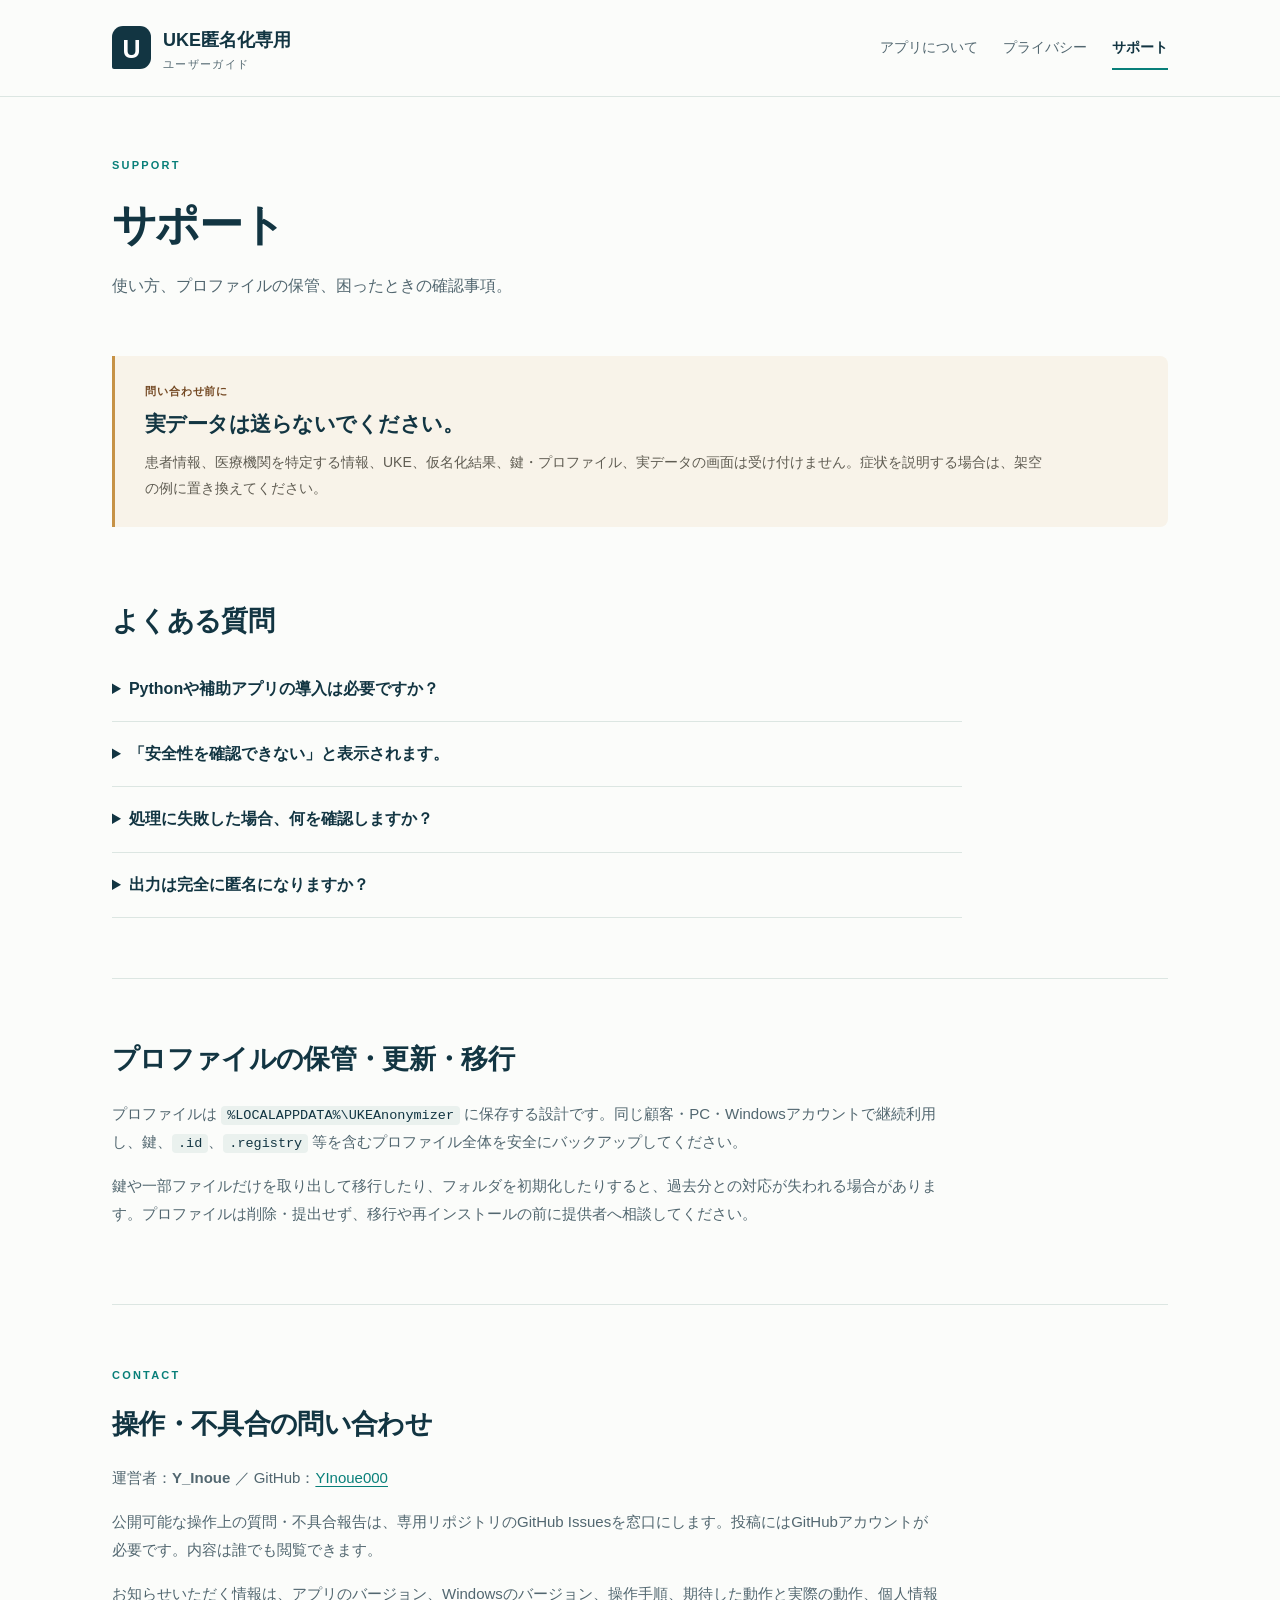
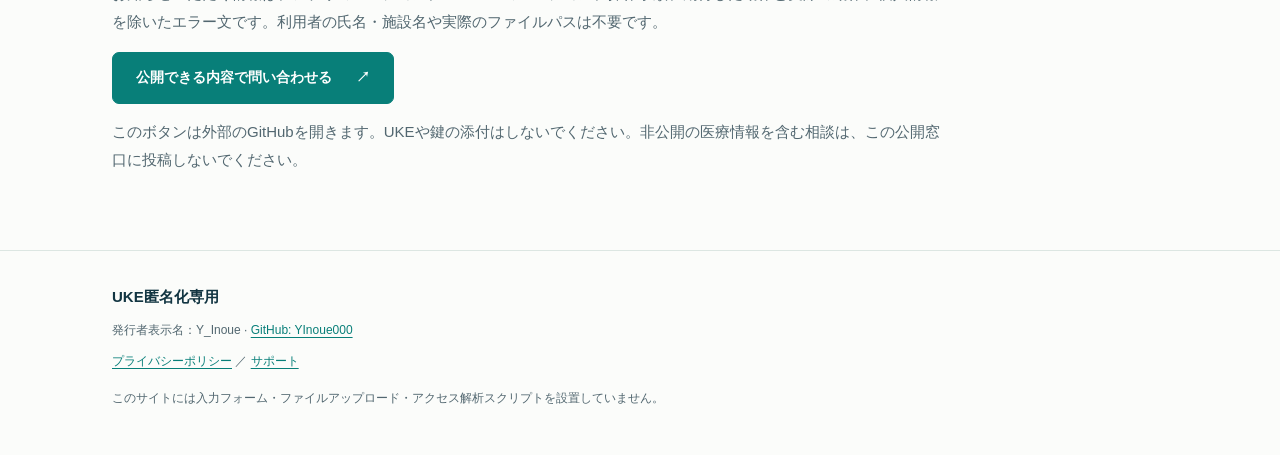
==== support.html @ 4976c47e "Publish approved UKE app support pages" ====
<!doctype html>
<html lang="ja"><head><meta charset="utf-8"><meta name="viewport" content="width=device-width, initial-scale=1">
<title>サポート | UKE匿名化専用</title><meta name="description" content="UKE匿名化専用アプリの操作・プロファイル管理・問い合わせ窓口。">
<meta name="color-scheme" content="light"><meta name="referrer" content="strict-origin-when-cross-origin">
<link rel="stylesheet" href="styles.css"></head><body>
<a class="skip" href="#main">本文へ移動</a><header class="site-header"><div class="wrap header-row">
<a class="brand" href="index.html"><span class="brand-mark" aria-hidden="true">U</span><span>UKE匿名化専用<small>ユーザーガイド</small></span></a>
<nav aria-label="メインナビゲーション"><a href="index.html">アプリについて</a><a href="privacy.html">プライバシー</a><a href="support.html" aria-current="page">サポート</a></nav></div></header>
<main id="main" class="wrap"><header class="page-heading"><p class="eyebrow">SUPPORT</p><h1>サポート</h1><p class="lead">使い方、プロファイルの保管、困ったときの確認事項。</p></header>
<section class="notice"><span class="notice-label">問い合わせ前に</span><h2>実データは送らないでください。</h2><p>患者情報、医療機関を特定する情報、UKE、仮名化結果、鍵・プロファイル、実データの画面は受け付けません。症状を説明する場合は、架空の例に置き換えてください。</p></section>
<section class="section faq"><h2>よくある質問</h2><details><summary>Pythonや補助アプリの導入は必要ですか？</summary><p>今回準備しているWindows版は単一exeのアプリです。通常の利用にPythonや補助exeは必要ありません。</p></details><details><summary>「安全性を確認できない」と表示されます。</summary><p>現在、Microsoft Store版の公開準備を進めています。未署名の申請用MSIXや内部準備ZIPは顧客向け配布物ではありません。公開後は提供者の案内するMicrosoft Storeのリンクから取得してください。警告の文言は、個人情報を含めずに窓口へお知らせください。</p></details><details><summary>処理に失敗した場合、何を確認しますか？</summary><p>入力・出力フォルダの指定、保存先の書込み権限、空き容量、画面のエラー案内を確認してください。元ファイルを加工して無理に通さず、対応形式について問い合わせてください。</p></details><details><summary>出力は完全に匿名になりますか？</summary><p>本アプリは仮名化を行います。生年月日、診療日、診療内容等が残るため、出力も機密情報です。取扱いは<a href="privacy.html">プライバシーポリシー</a>をご確認ください。</p></details></section>
<section class="section divider" id="profile"><h2>プロファイルの保管・更新・移行</h2><div class="prose"><p>プロファイルは <code>%LOCALAPPDATA%\UKEAnonymizer</code> に保存する設計です。同じ顧客・PC・Windowsアカウントで継続利用し、鍵、<code>.id</code>、<code>.registry</code> 等を含むプロファイル全体を安全にバックアップしてください。</p><p>鍵や一部ファイルだけを取り出して移行したり、フォルダを初期化したりすると、過去分との対応が失われる場合があります。プロファイルは削除・提出せず、移行や再インストールの前に提供者へ相談してください。</p></div></section>
<section class="section divider" id="contact"><p class="eyebrow">CONTACT</p><h2>操作・不具合の問い合わせ</h2><div class="prose"><p>運営者：<strong>Y_Inoue</strong> ／ GitHub：<a href="https://github.com/YInoue000">YInoue000</a></p><p>公開可能な操作上の質問・不具合報告は、専用リポジトリのGitHub Issuesを窓口にします。投稿にはGitHubアカウントが必要です。内容は誰でも閲覧できます。</p><p>お知らせいただく情報は、アプリのバージョン、Windowsのバージョン、操作手順、期待した動作と実際の動作、個人情報を除いたエラー文です。利用者の氏名・施設名や実際のファイルパスは不要です。</p><a class="button primary" href="https://github.com/YInoue000/uke-anonymizer-support/issues/new?template=support.yml">公開できる内容で問い合わせる <span aria-hidden="true">↗</span></a><p class="fine">このボタンは外部のGitHubを開きます。UKEや鍵の添付はしないでください。非公開の医療情報を含む相談は、この公開窓口に投稿しないでください。</p></div></section></main>
<footer class="site-footer"><div class="wrap"><p class="footer-brand">UKE匿名化専用</p><p>発行者表示名：Y_Inoue · <a href="https://github.com/YInoue000">GitHub: YInoue000</a></p>
<p><a href="privacy.html">プライバシーポリシー</a><span aria-hidden="true"> ／ </span><a href="support.html">サポート</a></p>
<p class="fine">このサイトには入力フォーム・ファイルアップロード・アクセス解析スクリプトを設置していません。</p></div></footer>
</body></html>
---- styles.css ----
:root{--ink:#123542;--muted:#526770;--accent:#087f79;--light:#edf5f3;--paper:#fbfcfa;--line:#dce6e2;--warn:#744924}*{box-sizing:border-box}html{scroll-behavior:smooth;scroll-padding-top:110px}body{margin:0;background:var(--paper);color:var(--ink);font-family:-apple-system,BlinkMacSystemFont,"Segoe UI","Yu Gothic UI","Meiryo",sans-serif;line-height:1.9;overflow-wrap:anywhere}a{color:var(--accent);text-underline-offset:.22em}a:hover{text-decoration-thickness:2px}a:focus-visible,summary:focus-visible{outline:3px solid #db9b31;outline-offset:5px}.wrap{max-width:1120px;padding:0 32px;margin:auto}.skip{position:absolute;left:18px;top:-100px;padding:12px;background:white;z-index:10}.skip:focus{top:12px}.site-header{border-bottom:1px solid var(--line);background:rgba(251,252,250,.98)}.header-row{display:flex;align-items:center;justify-content:space-between;gap:24px;min-height:96px}.brand{display:flex;align-items:center;gap:12px;color:var(--ink);font-weight:750;text-decoration:none;font-size:18px;white-space:nowrap}.brand small{display:block;font-size:11px;letter-spacing:.12em;color:var(--muted);font-weight:500;line-height:1.4}.brand-mark{display:grid;place-items:center;width:39px;height:43px;background:var(--ink);color:white;font-size:25px;font-weight:650;border-radius:11px 11px 11px 2px}.header-row nav{display:flex;gap:25px;font-size:14px}.header-row nav a{text-decoration:none;color:var(--muted);padding:8px 0}.header-row nav a[aria-current]{color:var(--ink);border-bottom:2px solid var(--accent);font-weight:700}.hero{display:grid;grid-template-columns:1.2fr 1fr;gap:76px;align-items:center;padding:82px 0 70px}.eyebrow{font-size:11px;letter-spacing:.2em;font-weight:750;color:var(--accent);margin:0 0 18px}h1,h2,h3,p{margin-top:0}h1{font-size:clamp(38px,4.3vw,61px);line-height:1.4;letter-spacing:-.035em;margin-bottom:24px}h2{font-size:27px;line-height:1.5;letter-spacing:-.025em;margin-bottom:20px}h3{font-size:19px;margin-bottom:8px}.lead{font-size:17px;color:var(--muted);line-height:2;max-width:640px}.actions{display:flex;flex-wrap:wrap;gap:12px;margin-top:28px}.button{display:inline-flex;align-items:center;justify-content:center;gap:24px;padding:13px 23px;border-radius:7px;text-decoration:none;font-size:14px;font-weight:700;line-height:1.7}.primary{background:var(--accent);color:white;border:1px solid var(--accent)}.primary:hover{background:#096963;border-color:#096963}.secondary{background:white;border:1px solid var(--line);color:var(--ink)}.release-status{margin-top:26px;font-size:12px;color:var(--muted)}.status-dot{display:inline-block;width:7px;height:7px;background:#bd8a3f;border-radius:50%;margin-right:9px}.workflow{background:var(--light);padding:36px 38px;border-radius:18px 18px 18px 3px;border:1px solid #dcebe5;position:relative}.workflow>.eyebrow{margin-bottom:30px}.flow-step{display:flex;gap:20px;align-items:center}.step-number{display:grid;place-items:center;flex:0 0 45px;height:45px;font-size:12px;font-weight:700;color:var(--accent);background:white;border:1px solid #d3e4dd;border-radius:50%}.flow-step strong{font-size:17px;letter-spacing:.02em}.flow-step p{font-size:12px;color:var(--muted);margin:2px 0 0}.flow-line{height:27px;margin-left:22px;border-left:1px solid #b9d4c8}.flow-note{border-top:1px solid #d0e3d9;margin:27px 0 0;padding-top:18px;font-size:12px;color:var(--muted)}.notice{background:#f8f3e9;border-left:3px solid #c69246;padding:25px 30px;border-radius:0 8px 8px 0;margin:0 0 14px}.notice-label{display:block;color:var(--warn);font-size:11px;letter-spacing:.08em;font-weight:700;margin-bottom:6px}.notice h2{font-size:21px;margin-bottom:9px}.notice p{font-size:14px;color:#5f5c52;max-width:900px;margin-bottom:0}.section{padding:60px 0}.section-title{margin-bottom:30px}.section-title .eyebrow{margin-bottom:10px}.instructions{list-style:none;padding:0;margin:0;display:grid;grid-template-columns:repeat(3,1fr);gap:36px;counter-reset:step}.instructions li{counter-increment:step}.instructions li::before{content:"0" counter(step);display:block;font-size:12px;color:var(--accent);font-weight:750;border-top:1px solid var(--line);padding-top:17px;margin-bottom:18px;letter-spacing:.1em}.instructions p,.prose p{font-size:15px;color:var(--muted)}.divider{border-top:1px solid var(--line)}.prose{max-width:830px}.bottom-callout{background:var(--ink);color:white;padding:35px 39px;margin:0 0 75px;border-radius:12px}.bottom-callout h2{font-size:25px;margin-bottom:10px}.bottom-callout p{font-size:14px;color:#d8e8e7}.bottom-callout .button{background:white;color:var(--ink);border-color:white}.site-footer{border-top:1px solid var(--line);padding:32px 0 38px}.site-footer p{font-size:12px;color:var(--muted);margin-bottom:8px}.site-footer .footer-brand{color:var(--ink);font-size:15px;font-weight:750}.site-footer .fine,.fine{font-size:12px;color:var(--muted);margin-top:14px}.page-heading{padding:58px 0 38px}.page-heading h1{font-size:clamp(31px,3.7vw,44px);margin-bottom:15px}.page-heading .lead{font-size:16px}.meta{font-size:12px;color:var(--muted);margin-top:20px}.document{max-width:850px;padding-bottom:55px}.document section{padding:28px 0;border-top:1px solid var(--line)}.document h2{font-size:21px;margin-bottom:14px}.document p{font-size:15px;color:var(--muted)}code{font-family:Consolas,monospace;font-size:.9em;padding:2px 6px;background:#eaf1ee;border-radius:4px;color:var(--ink)}.faq details{border-bottom:1px solid var(--line);padding:17px 0;max-width:850px}.faq summary{cursor:pointer;font-size:16px;font-weight:650;padding-right:10px}.faq details p{font-size:14px;color:var(--muted);padding:13px 22px 0;margin-bottom:0}.faq>h2{margin-bottom:15px}
@media(max-width:800px){.wrap{padding:0 22px}.header-row{gap:15px;flex-wrap:wrap;padding-top:18px;padding-bottom:16px}.header-row nav{gap:22px;font-size:13px}.hero{grid-template-columns:1fr;gap:36px;padding:46px 0}.workflow{max-width:550px;padding:29px}.hero h1{font-size:clamp(32px,8.4vw,46px)}.hero .lead{max-width:550px}.instructions{grid-template-columns:1fr;gap:20px}.section{padding:38px 0}.bottom-callout{margin-bottom:45px;padding:28px}.page-heading{padding-top:40px}.notice{padding:21px 23px}.notice h2{font-size:20px}.document p{font-size:14px}}
@media(prefers-reduced-motion:reduce){html{scroll-behavior:auto}}
@media print{.site-header nav,.actions,.button,.skip{display:none}.hero{padding-top:20px}.wrap{max-width:none}.workflow{break-inside:avoid}body{background:white;color:black}a{color:inherit}.notice{break-inside:avoid}details>p{display:block}}
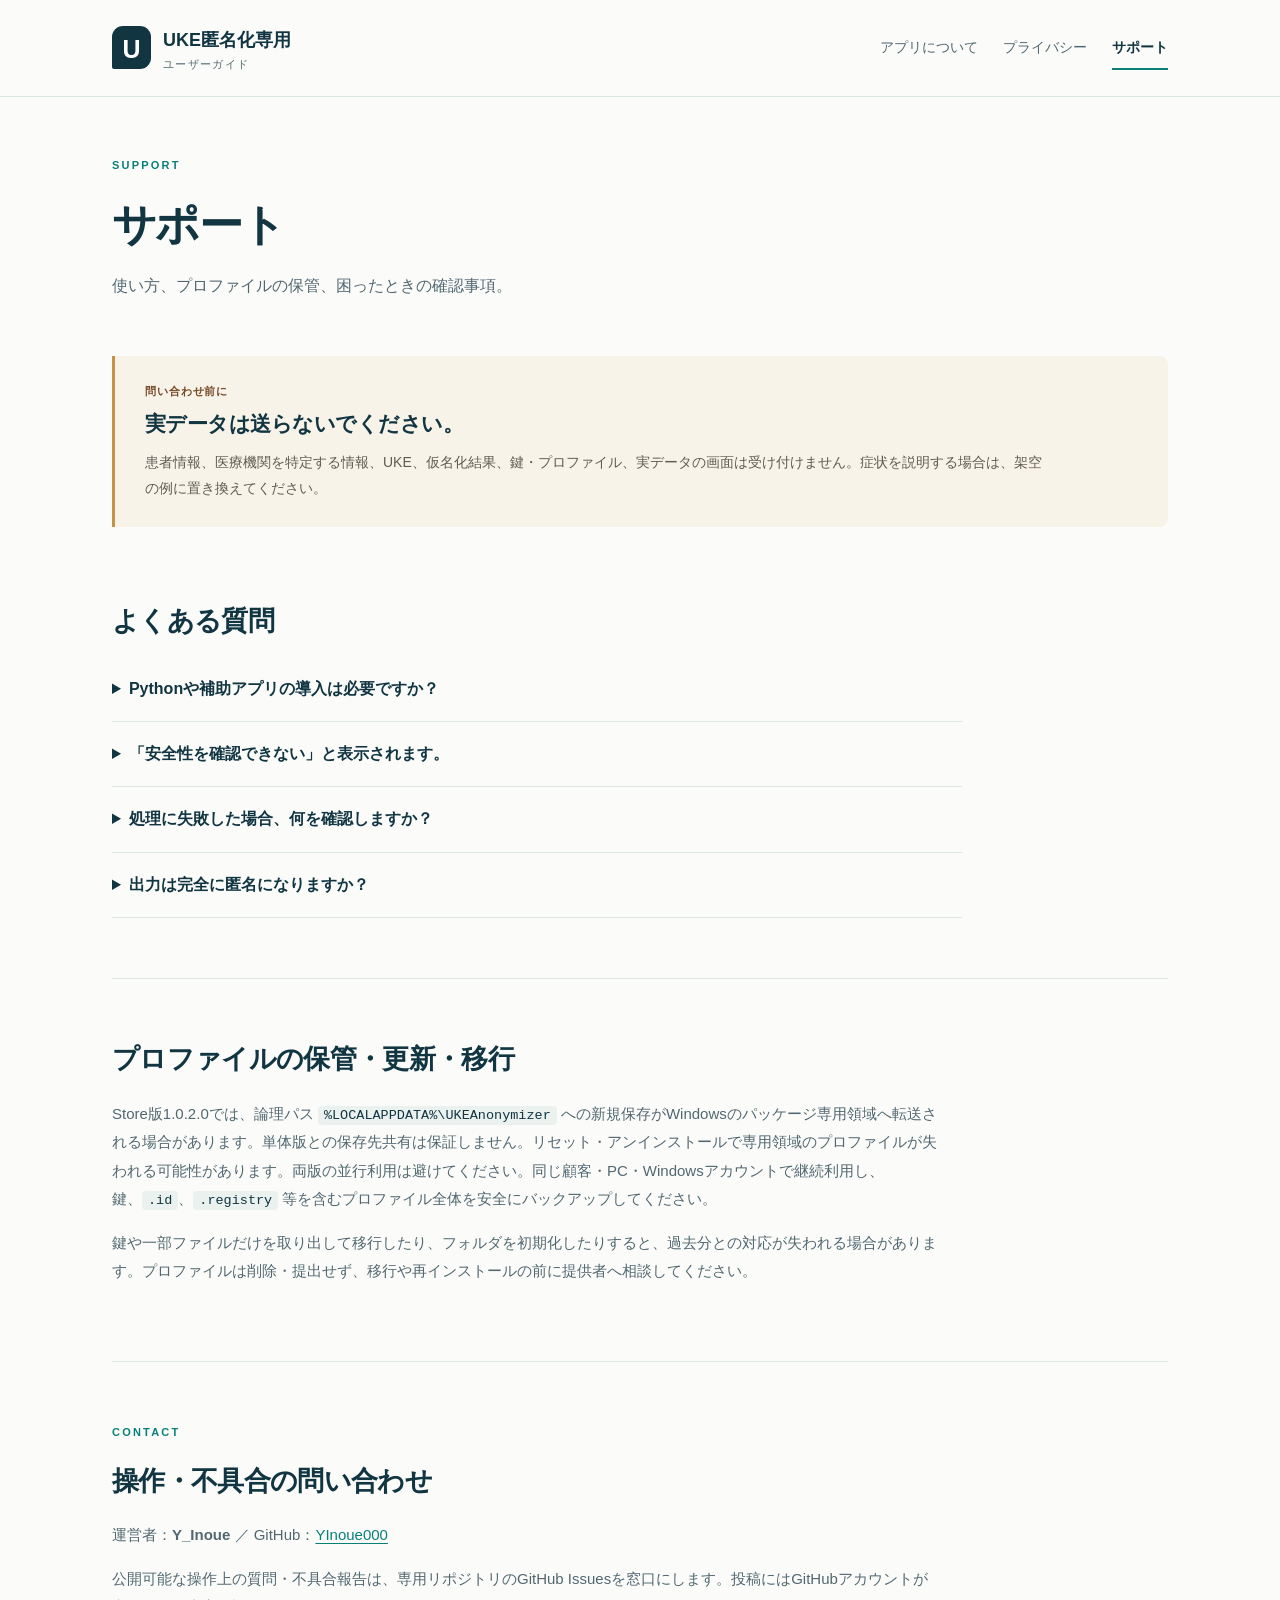
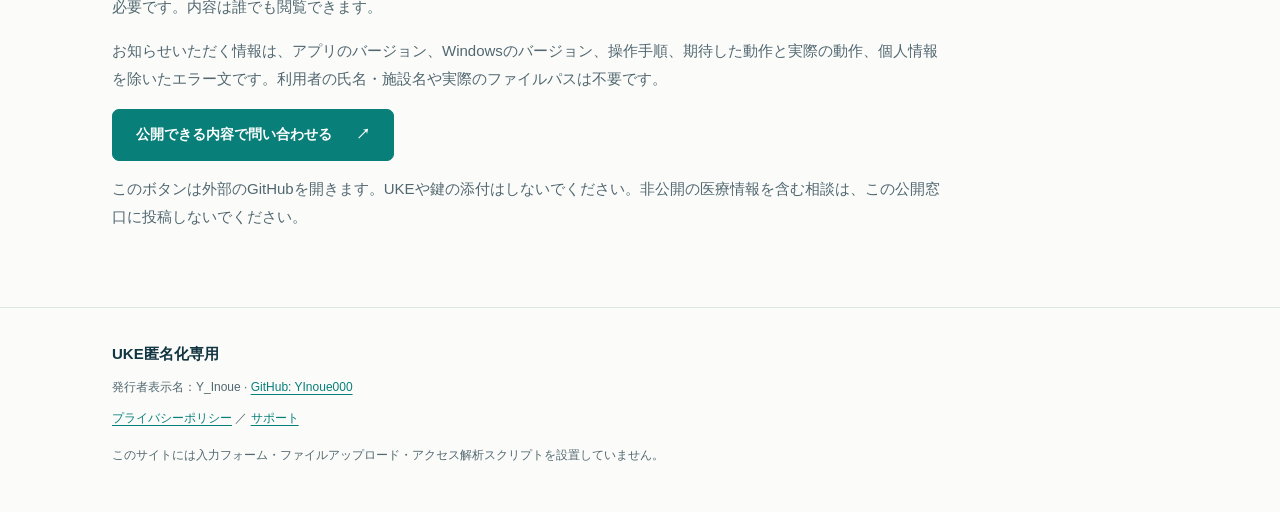
==== commit f85ea343: "Add files via upload" ====
--- a/support.html
+++ b/support.html
@@ -1,17 +1,17 @@
-<!doctype html>
-<html lang="ja"><head><meta charset="utf-8"><meta name="viewport" content="width=device-width, initial-scale=1">
-<title>サポート | UKE匿名化専用</title><meta name="description" content="UKE匿名化専用アプリの操作・プロファイル管理・問い合わせ窓口。">
-<meta name="color-scheme" content="light"><meta name="referrer" content="strict-origin-when-cross-origin">
-<link rel="stylesheet" href="styles.css"></head><body>
-<a class="skip" href="#main">本文へ移動</a><header class="site-header"><div class="wrap header-row">
-<a class="brand" href="index.html"><span class="brand-mark" aria-hidden="true">U</span><span>UKE匿名化専用<small>ユーザーガイド</small></span></a>
-<nav aria-label="メインナビゲーション"><a href="index.html">アプリについて</a><a href="privacy.html">プライバシー</a><a href="support.html" aria-current="page">サポート</a></nav></div></header>
-<main id="main" class="wrap"><header class="page-heading"><p class="eyebrow">SUPPORT</p><h1>サポート</h1><p class="lead">使い方、プロファイルの保管、困ったときの確認事項。</p></header>
-<section class="notice"><span class="notice-label">問い合わせ前に</span><h2>実データは送らないでください。</h2><p>患者情報、医療機関を特定する情報、UKE、仮名化結果、鍵・プロファイル、実データの画面は受け付けません。症状を説明する場合は、架空の例に置き換えてください。</p></section>
-<section class="section faq"><h2>よくある質問</h2><details><summary>Pythonや補助アプリの導入は必要ですか？</summary><p>今回準備しているWindows版は単一exeのアプリです。通常の利用にPythonや補助exeは必要ありません。</p></details><details><summary>「安全性を確認できない」と表示されます。</summary><p>現在、Microsoft Store版の公開準備を進めています。未署名の申請用MSIXや内部準備ZIPは顧客向け配布物ではありません。公開後は提供者の案内するMicrosoft Storeのリンクから取得してください。警告の文言は、個人情報を含めずに窓口へお知らせください。</p></details><details><summary>処理に失敗した場合、何を確認しますか？</summary><p>入力・出力フォルダの指定、保存先の書込み権限、空き容量、画面のエラー案内を確認してください。元ファイルを加工して無理に通さず、対応形式について問い合わせてください。</p></details><details><summary>出力は完全に匿名になりますか？</summary><p>本アプリは仮名化を行います。生年月日、診療日、診療内容等が残るため、出力も機密情報です。取扱いは<a href="privacy.html">プライバシーポリシー</a>をご確認ください。</p></details></section>
-<section class="section divider" id="profile"><h2>プロファイルの保管・更新・移行</h2><div class="prose"><p>プロファイルは <code>%LOCALAPPDATA%\UKEAnonymizer</code> に保存する設計です。同じ顧客・PC・Windowsアカウントで継続利用し、鍵、<code>.id</code>、<code>.registry</code> 等を含むプロファイル全体を安全にバックアップしてください。</p><p>鍵や一部ファイルだけを取り出して移行したり、フォルダを初期化したりすると、過去分との対応が失われる場合があります。プロファイルは削除・提出せず、移行や再インストールの前に提供者へ相談してください。</p></div></section>
-<section class="section divider" id="contact"><p class="eyebrow">CONTACT</p><h2>操作・不具合の問い合わせ</h2><div class="prose"><p>運営者：<strong>Y_Inoue</strong> ／ GitHub：<a href="https://github.com/YInoue000">YInoue000</a></p><p>公開可能な操作上の質問・不具合報告は、専用リポジトリのGitHub Issuesを窓口にします。投稿にはGitHubアカウントが必要です。内容は誰でも閲覧できます。</p><p>お知らせいただく情報は、アプリのバージョン、Windowsのバージョン、操作手順、期待した動作と実際の動作、個人情報を除いたエラー文です。利用者の氏名・施設名や実際のファイルパスは不要です。</p><a class="button primary" href="https://github.com/YInoue000/uke-anonymizer-support/issues/new?template=support.yml">公開できる内容で問い合わせる <span aria-hidden="true">↗</span></a><p class="fine">このボタンは外部のGitHubを開きます。UKEや鍵の添付はしないでください。非公開の医療情報を含む相談は、この公開窓口に投稿しないでください。</p></div></section></main>
-<footer class="site-footer"><div class="wrap"><p class="footer-brand">UKE匿名化専用</p><p>発行者表示名：Y_Inoue · <a href="https://github.com/YInoue000">GitHub: YInoue000</a></p>
-<p><a href="privacy.html">プライバシーポリシー</a><span aria-hidden="true"> ／ </span><a href="support.html">サポート</a></p>
-<p class="fine">このサイトには入力フォーム・ファイルアップロード・アクセス解析スクリプトを設置していません。</p></div></footer>
+<!doctype html>
+<html lang="ja"><head><meta charset="utf-8"><meta name="viewport" content="width=device-width, initial-scale=1">
+<title>サポート | UKE匿名化専用</title><meta name="description" content="UKE匿名化専用アプリの操作・プロファイル管理・問い合わせ窓口。">
+<meta name="color-scheme" content="light"><meta name="referrer" content="strict-origin-when-cross-origin">
+<link rel="stylesheet" href="styles.css"></head><body>
+<a class="skip" href="#main">本文へ移動</a><header class="site-header"><div class="wrap header-row">
+<a class="brand" href="index.html"><span class="brand-mark" aria-hidden="true">U</span><span>UKE匿名化専用<small>ユーザーガイド</small></span></a>
+<nav aria-label="メインナビゲーション"><a href="index.html">アプリについて</a><a href="privacy.html">プライバシー</a><a href="support.html" aria-current="page">サポート</a></nav></div></header>
+<main id="main" class="wrap"><header class="page-heading"><p class="eyebrow">SUPPORT</p><h1>サポート</h1><p class="lead">使い方、プロファイルの保管、困ったときの確認事項。</p></header>
+<section class="notice"><span class="notice-label">問い合わせ前に</span><h2>実データは送らないでください。</h2><p>患者情報、医療機関を特定する情報、UKE、仮名化結果、鍵・プロファイル、実データの画面は受け付けません。症状を説明する場合は、架空の例に置き換えてください。</p></section>
+<section class="section faq"><h2>よくある質問</h2><details><summary>Pythonや補助アプリの導入は必要ですか？</summary><p>今回準備しているWindows版は単一exeのアプリです。通常の利用にPythonや補助exeは必要ありません。</p></details><details><summary>「安全性を確認できない」と表示されます。</summary><p>現在、Microsoft Store版の公開準備を進めています。未署名の申請用MSIXや内部準備ZIPは顧客向け配布物ではありません。公開後は提供者の案内するMicrosoft Storeのリンクから取得してください。警告の文言は、個人情報を含めずに窓口へお知らせください。</p></details><details><summary>処理に失敗した場合、何を確認しますか？</summary><p>入力・出力フォルダの指定、保存先の書込み権限、空き容量、画面のエラー案内を確認してください。元ファイルを加工して無理に通さず、対応形式について問い合わせてください。</p></details><details><summary>出力は完全に匿名になりますか？</summary><p>本アプリは仮名化を行います。生年月日、診療日、診療内容等が残るため、出力も機密情報です。取扱いは<a href="privacy.html">プライバシーポリシー</a>をご確認ください。</p></details></section>
+<section class="section divider" id="profile"><h2>プロファイルの保管・更新・移行</h2><div class="prose"><p>Store版1.0.2.0では、論理パス <code>%LOCALAPPDATA%\UKEAnonymizer</code> への新規保存がWindowsのパッケージ専用領域へ転送される場合があります。単体版との保存先共有は保証しません。リセット・アンインストールで専用領域のプロファイルが失われる可能性があります。両版の並行利用は避けてください。同じ顧客・PC・Windowsアカウントで継続利用し、鍵、<code>.id</code>、<code>.registry</code> 等を含むプロファイル全体を安全にバックアップしてください。</p><p>鍵や一部ファイルだけを取り出して移行したり、フォルダを初期化したりすると、過去分との対応が失われる場合があります。プロファイルは削除・提出せず、移行や再インストールの前に提供者へ相談してください。</p></div></section>
+<section class="section divider" id="contact"><p class="eyebrow">CONTACT</p><h2>操作・不具合の問い合わせ</h2><div class="prose"><p>運営者：<strong>Y_Inoue</strong> ／ GitHub：<a href="https://github.com/YInoue000">YInoue000</a></p><p>公開可能な操作上の質問・不具合報告は、専用リポジトリのGitHub Issuesを窓口にします。投稿にはGitHubアカウントが必要です。内容は誰でも閲覧できます。</p><p>お知らせいただく情報は、アプリのバージョン、Windowsのバージョン、操作手順、期待した動作と実際の動作、個人情報を除いたエラー文です。利用者の氏名・施設名や実際のファイルパスは不要です。</p><a class="button primary" href="https://github.com/YInoue000/uke-anonymizer-support/issues/new?template=support.yml">公開できる内容で問い合わせる <span aria-hidden="true">↗</span></a><p class="fine">このボタンは外部のGitHubを開きます。UKEや鍵の添付はしないでください。非公開の医療情報を含む相談は、この公開窓口に投稿しないでください。</p></div></section></main>
+<footer class="site-footer"><div class="wrap"><p class="footer-brand">UKE匿名化専用</p><p>発行者表示名：Y_Inoue · <a href="https://github.com/YInoue000">GitHub: YInoue000</a></p>
+<p><a href="privacy.html">プライバシーポリシー</a><span aria-hidden="true"> ／ </span><a href="support.html">サポート</a></p>
+<p class="fine">このサイトには入力フォーム・ファイルアップロード・アクセス解析スクリプトを設置していません。</p></div></footer>
 </body></html>
